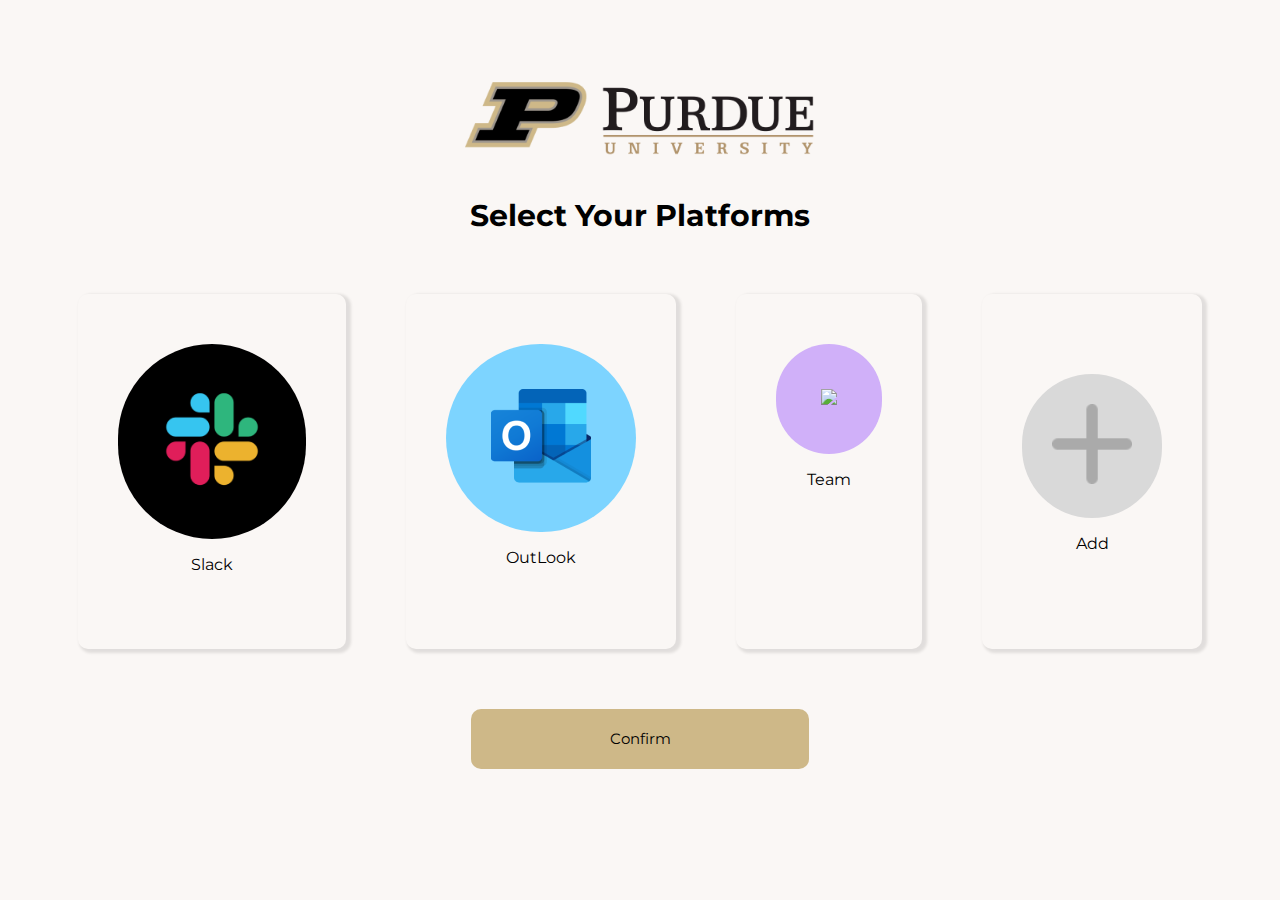
==== Tools.html @ f209831a "Add files via upload" ====
<!DOCTYPE html>
<html lang="en">
<head>
    <meta charset="UTF-8">
    <meta name="viewport" content="width=device-width, initial-scale=1.0">
    <link rel="stylesheet" href="style-tools.css">
    <link href='https://fonts.googleapis.com/css?family=Montserrat' rel='stylesheet'>
    <title>Project1</title>
</head>
<body>
    <div class="wrapper">
        <div class="Logo">
            <img src="img/Purdue.png">
        </div>
        <div class="Title">
            <h1> Select Your Platforms</h1>
        </div>
        <div class="Tools">
            <div class="Slack">
                <div class="circle">
                    <img src="img/Slack.png" width="100px">
                </div>
                <p>Slack</p>
            </div>
            <div class="Outlook">
                <div class="circle-2">
                    <img src="img/Outlook.png" width="100px">
                </div>
                <p>OutLook</p>
            </div>
            <div class="Teams">
                <div class="circle-3">
                    <img src="img/team.png" width="100px">
                </div>
                <p>Team</p>
            </div>
            <div class="Plus">
                <div class="circle-4">
                    <img src="img/Plus.png" width="80px">
                </div>
                <p>Add</p>
            </div>
        </div>
        <div class="login-button">
            <a href="Dashboard.html">
                <button type="button">Confirm</button>
            </a>
        </div>
    </div>
    <script src="script.js"></script>
</body>
</html>
---- style-tools.css ----
*{
    font-family: 'Montserrat';
}
body{
    display: flex;
    align-items: center;
    justify-content: center;
    background-color:#FAF7F5;
    min-height: 90vh;
}
.Logo img{
    width: 350px;
}
.Logo,.Title{
    text-align: center;
}
.Title h1{
    font-size: 30px;
}
.Tools{
    margin-top: 60px;
    display: flex;
    gap: 60px;
}
.Slack,.Outlook,.Teams{
    text-align: center;
    border: 1px solid none;
    border-radius: 10px;
    box-shadow: 3px 2px 3px 2px rgba(0,.0,0,.1);
    padding: 50px 40px;
    transition: background-color 0.3s ease; 
    cursor: pointer;
}
.Plus{
    align-items: center;
    text-align: center;
    border: 1px solid none;
    border-radius: 10px;
    box-shadow: 3px 2px 3px 2px rgba(0,.0,0,.1);
    padding: 80px 40px;
    transition: background-color 0.3s ease; 
    cursor: pointer;
}
.circle{
    background-color: black;
    display: inline-block;
    padding: 44px;
    border-radius: 110px;
}
.circle-2{
    background-color:#7DD4FF ;
    display: inline-block;
    padding: 45px;
    border-radius: 110px;
}
.circle-3{
    background-color: #D0B0F9;
    display: inline-block;
    padding: 45px;
    border-radius: 110px;
}
.circle-4{
    background-color: #D9D9D9;
    display: inline-block;
    padding: 30px;
    border-radius: 110px;
}
.login-button{
    margin-top: 60px;
    text-align: center;
}
.wrapper button{
    width: 30%;
    height: 60px;
    cursor: pointer;
    font-size: 15px;
    border-radius: 10px;
    border:none;
    background-color: #CEB888;
}
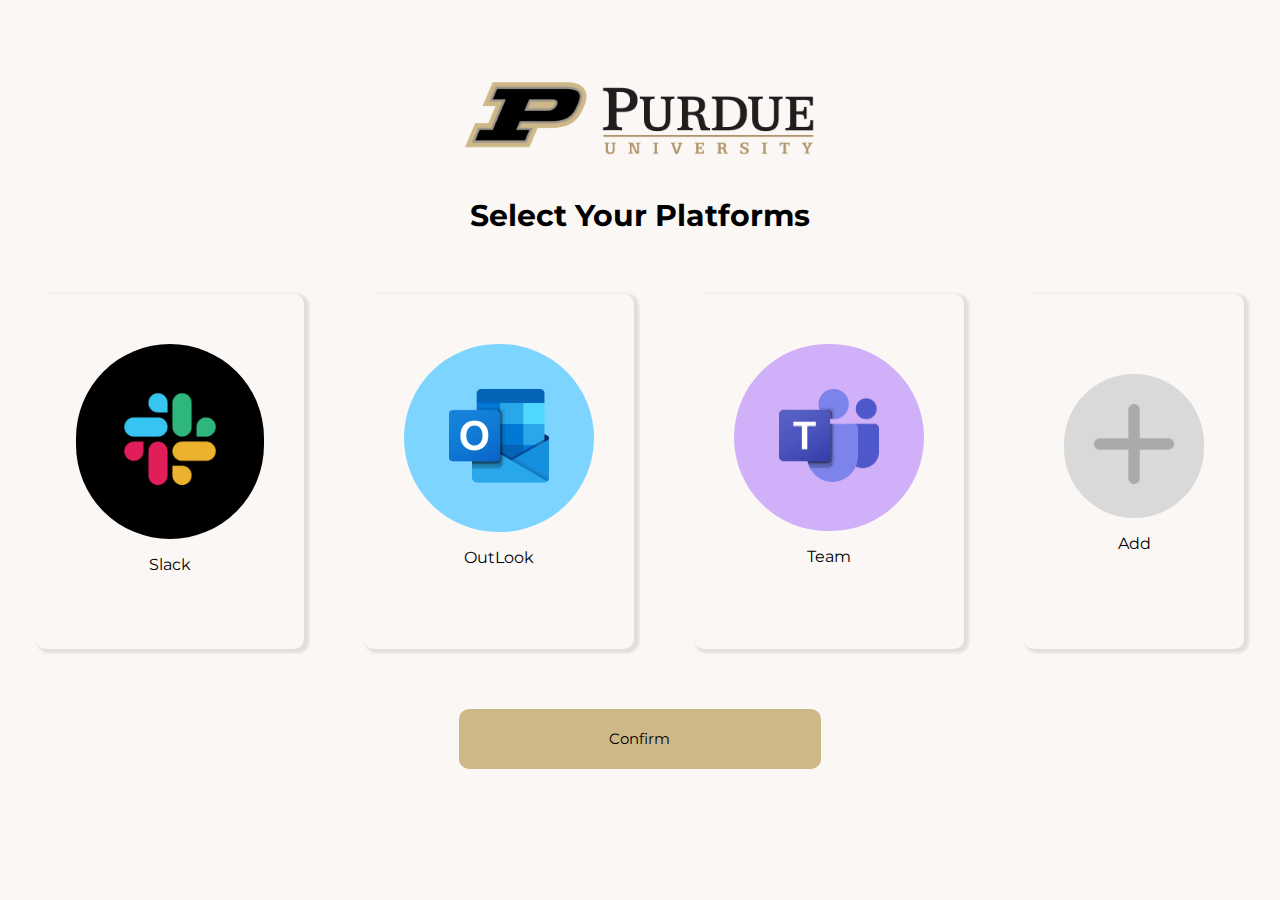
==== commit 199ad3e1: "Update Tools.html" ====
--- a/Tools.html
+++ b/Tools.html
@@ -30,7 +30,7 @@
             </div>
             <div class="Teams">
                 <div class="circle-3">
-                    <img src="img/team.png" width="100px">
+                    <img src="img/Team.png" width="100px">
                 </div>
                 <p>Team</p>
             </div>
@@ -49,4 +49,4 @@
     </div>
     <script src="script.js"></script>
 </body>
-</html>+</html>
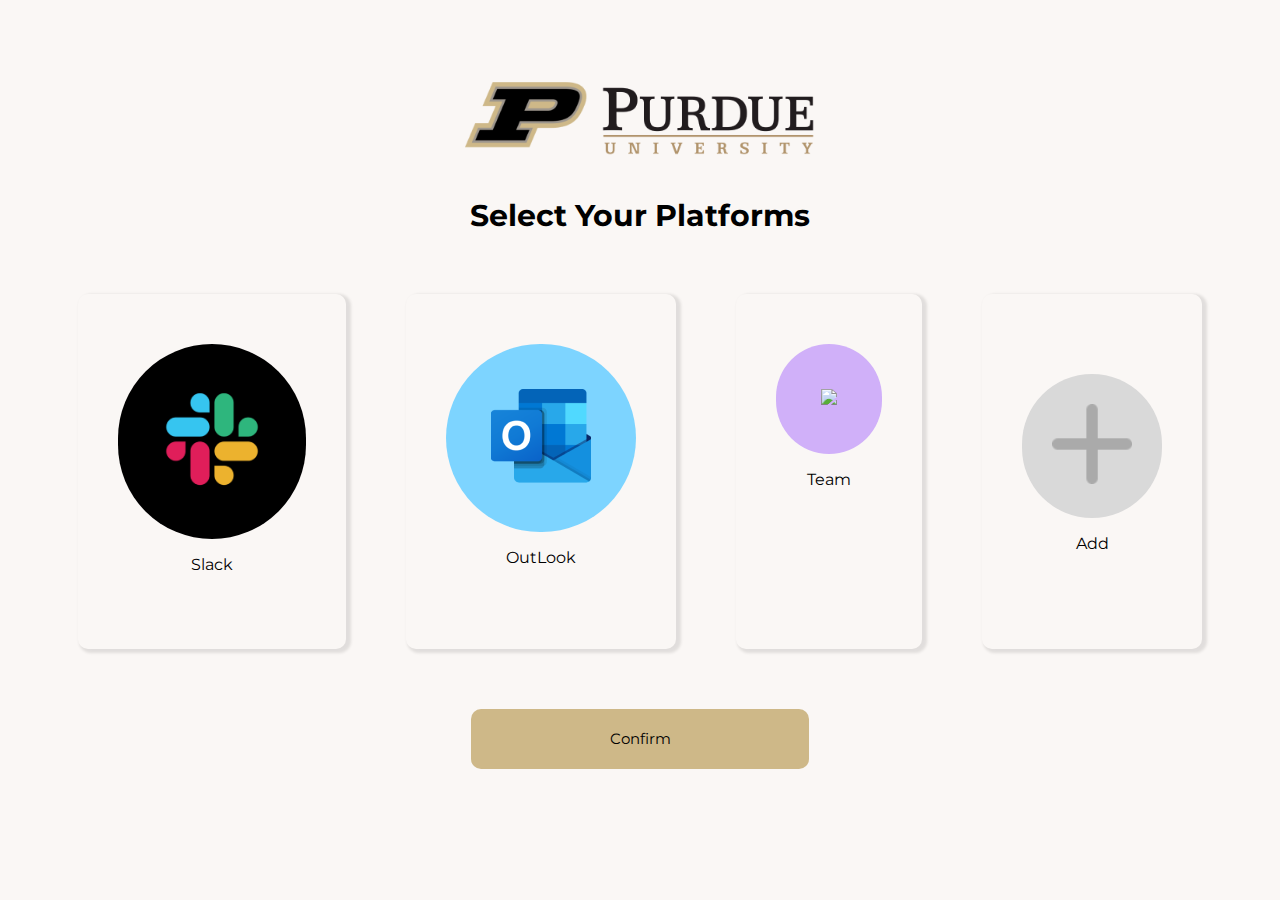
==== commit 8352cca6: "Update Tools.html" ====
--- a/Tools.html
+++ b/Tools.html
@@ -30,7 +30,7 @@
             </div>
             <div class="Teams">
                 <div class="circle-3">
-                    <img src="img/Team.png" width="100px">
+                    <img src="img/Team.PNG" width="100px">
                 </div>
                 <p>Team</p>
             </div>
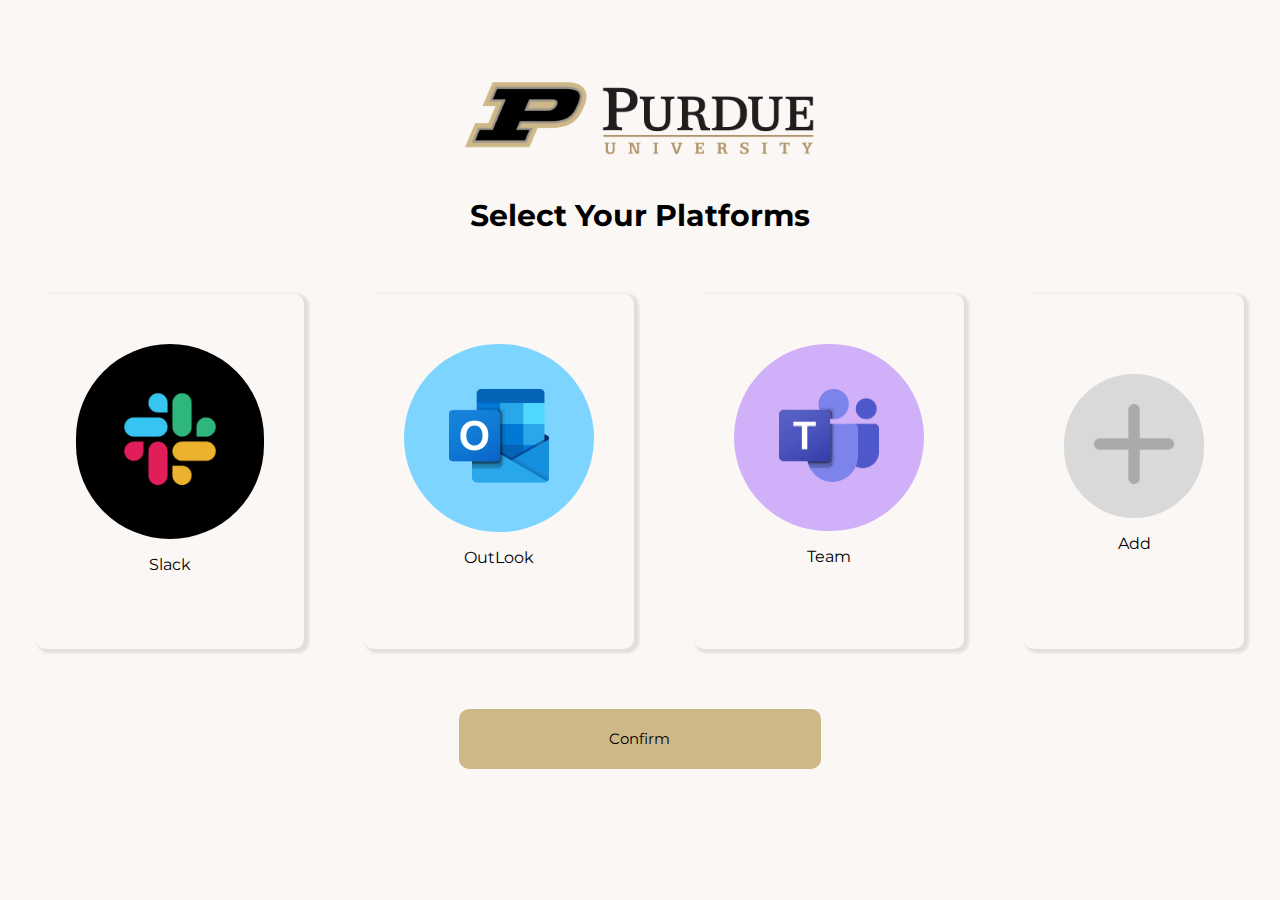
==== commit bfc5a736: "Update Tools.html" ====
--- a/Tools.html
+++ b/Tools.html
@@ -30,7 +30,7 @@
             </div>
             <div class="Teams">
                 <div class="circle-3">
-                    <img src="img/Team.PNG" width="100px">
+                    <img src="img/Team.png" width="100px">
                 </div>
                 <p>Team</p>
             </div>
